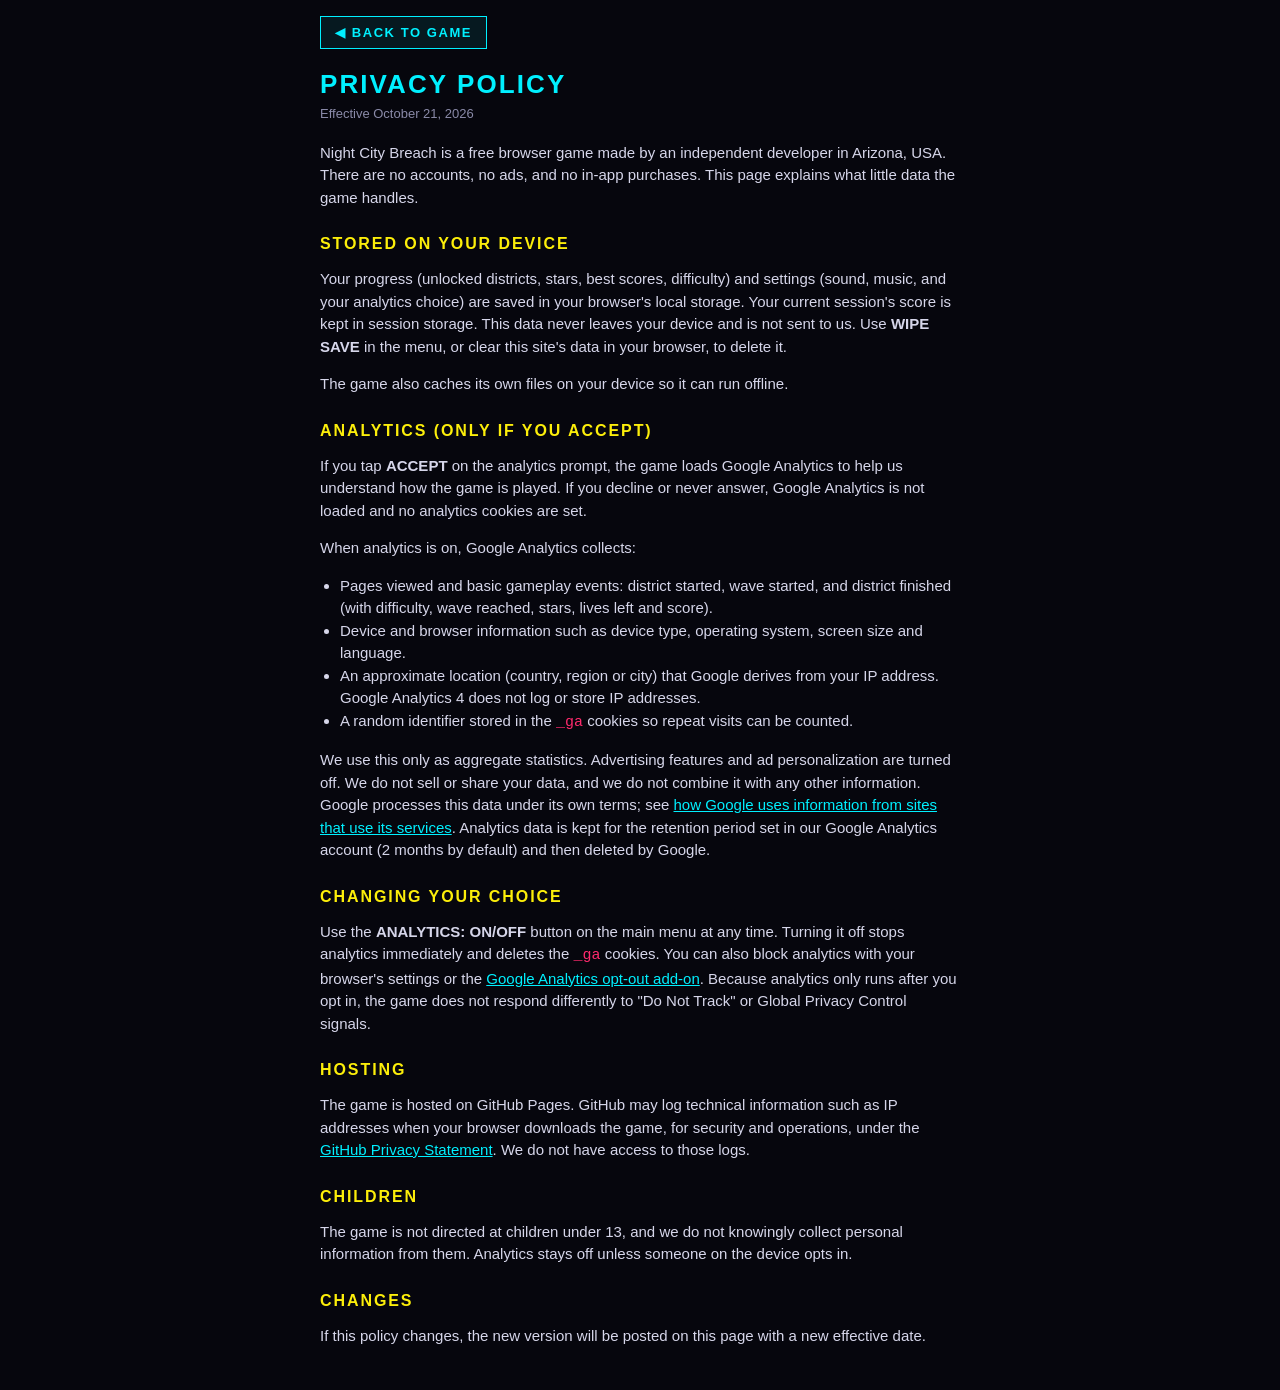
==== privacy.html @ 0ba10e55 "Add a privacy policy page privacy.html covers local save data, opt-in Google Analytics (what it coll" ====
<!doctype html>
<html lang="en">
<head>
  <meta charset="utf-8">
  <title>Privacy Policy · Night City Breach</title>
  <meta name="viewport" content="width=device-width, initial-scale=1, viewport-fit=cover">
  <meta name="theme-color" content="#06060d">
  <link rel="icon" href="icons/icon-192.png">
  <style>
    :root { --bg: #06060d; --cyan: #00f0ff; --pink: #ff2a6d; --yellow: #fcee0a; --text: #f4f4ff; --dim: #8a8aa8; --line: rgba(0, 240, 255, 0.25);
      --font: "Rajdhani", "Orbitron", "Avenir Next Condensed", "Helvetica Neue", Arial, sans-serif; }
    html, body { margin: 0; background: var(--bg); color: var(--text); }
    body { font: 15px/1.5 -apple-system, "Helvetica Neue", Arial, sans-serif; padding: calc(env(safe-area-inset-top, 0px) + 16px) 16px calc(env(safe-area-inset-bottom, 0px) + 32px); }
    main { max-width: 640px; margin: 0 auto; }
    a { color: var(--cyan); }
    .back { display: inline-block; border: 1px solid var(--cyan); padding: 8px 14px; font: 700 13px var(--font); letter-spacing: 0.12em; text-decoration: none; background: rgba(0,240,255,0.08); }
    h1 { font: 700 26px var(--font); letter-spacing: 0.08em; color: var(--cyan); margin: 20px 0 4px; }
    h2 { font: 700 16px var(--font); letter-spacing: 0.12em; color: var(--yellow); margin: 26px 0 6px; text-transform: uppercase; }
    .date { color: var(--dim); font-size: 13px; margin: 0 0 18px; }
    p, li { color: #d6d6ea; }
    ul { padding-left: 20px; }
    code { color: var(--pink); }
  </style>
</head>
<body>
<main>
  <a class="back" href="./">◀ BACK TO GAME</a>
  <h1>PRIVACY POLICY</h1>
  <p class="date">Effective October 21, 2026</p>

  <p>Night City Breach is a free browser game made by an independent developer in Arizona, USA. There are no accounts, no ads, and no in-app purchases. This page explains what little data the game handles.</p>

  <h2>Stored on your device</h2>
  <p>Your progress (unlocked districts, stars, best scores, difficulty) and settings (sound, music, and your analytics choice) are saved in your browser's local storage. Your current session's score is kept in session storage. This data never leaves your device and is not sent to us. Use <b>WIPE SAVE</b> in the menu, or clear this site's data in your browser, to delete it.</p>
  <p>The game also caches its own files on your device so it can run offline.</p>

  <h2>Analytics (only if you accept)</h2>
  <p>If you tap <b>ACCEPT</b> on the analytics prompt, the game loads Google Analytics to help us understand how the game is played. If you decline or never answer, Google Analytics is not loaded and no analytics cookies are set.</p>
  <p>When analytics is on, Google Analytics collects:</p>
  <ul>
    <li>Pages viewed and basic gameplay events: district started, wave started, and district finished (with difficulty, wave reached, stars, lives left and score).</li>
    <li>Device and browser information such as device type, operating system, screen size and language.</li>
    <li>An approximate location (country, region or city) that Google derives from your IP address. Google Analytics 4 does not log or store IP addresses.</li>
    <li>A random identifier stored in the <code>_ga</code> cookies so repeat visits can be counted.</li>
  </ul>
  <p>We use this only as aggregate statistics. Advertising features and ad personalization are turned off. We do not sell or share your data, and we do not combine it with any other information. Google processes this data under its own terms; see <a href="https://policies.google.com/technologies/partner-sites" rel="noopener">how Google uses information from sites that use its services</a>. Analytics data is kept for the retention period set in our Google Analytics account (2 months by default) and then deleted by Google.</p>

  <h2>Changing your choice</h2>
  <p>Use the <b>ANALYTICS: ON/OFF</b> button on the main menu at any time. Turning it off stops analytics immediately and deletes the <code>_ga</code> cookies. You can also block analytics with your browser's settings or the <a href="https://tools.google.com/dlpage/gaoptout" rel="noopener">Google Analytics opt-out add-on</a>. Because analytics only runs after you opt in, the game does not respond differently to "Do Not Track" or Global Privacy Control signals.</p>

  <h2>Hosting</h2>
  <p>The game is hosted on GitHub Pages. GitHub may log technical information such as IP addresses when your browser downloads the game, for security and operations, under the <a href="https://docs.github.com/en/site-policy/privacy-policies/github-general-privacy-statement" rel="noopener">GitHub Privacy Statement</a>. We do not have access to those logs.</p>

  <h2>Children</h2>
  <p>The game is not directed at children under 13, and we do not knowingly collect personal information from them. Analytics stays off unless someone on the device opts in.</p>

  <h2>Changes</h2>
  <p>If this policy changes, the new version will be posted on this page with a new effective date.</p>
</main>
</body>
</html>
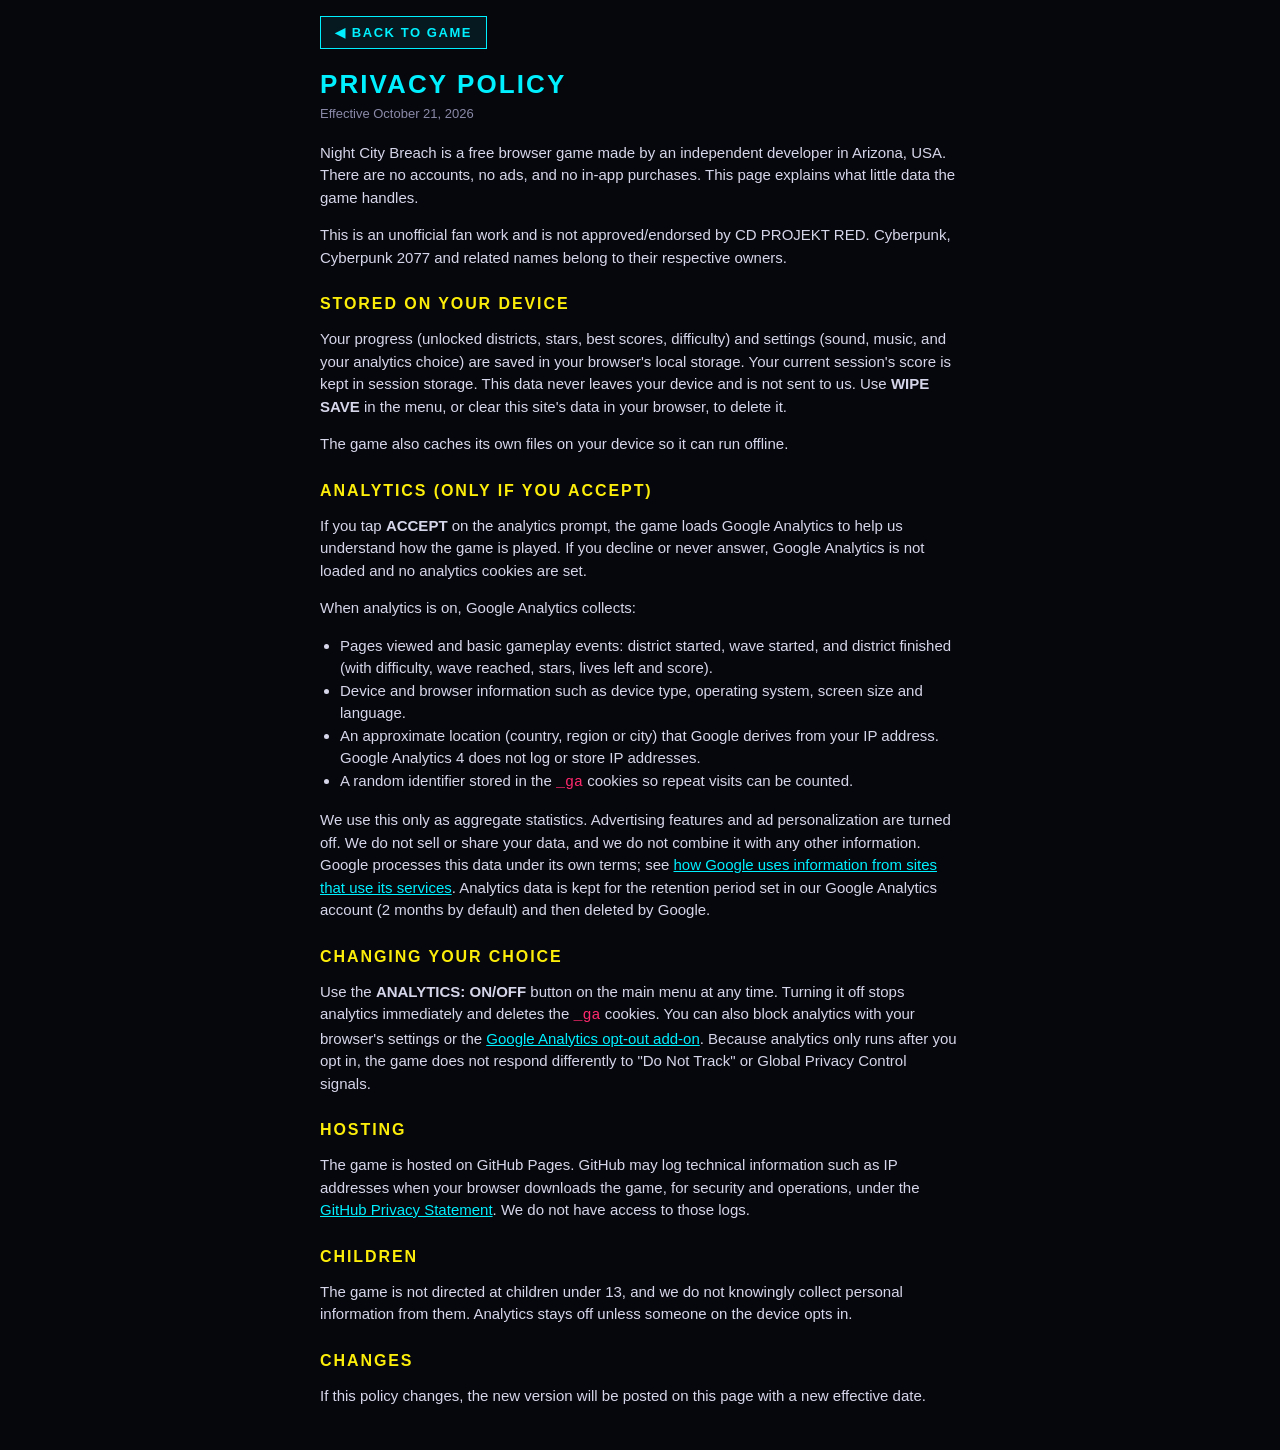
==== commit 15643b67: "Add the CD PROJEKT RED fan-work disclaimer Uses the wording their Fan Content Guidelines ask for, in" ====
--- a/privacy.html
+++ b/privacy.html
@@ -29,6 +29,7 @@
   <p class="date">Effective October 21, 2026</p>
 
   <p>Night City Breach is a free browser game made by an independent developer in Arizona, USA. There are no accounts, no ads, and no in-app purchases. This page explains what little data the game handles.</p>
+  <p>This is an unofficial fan work and is not approved/endorsed by CD PROJEKT RED. Cyberpunk, Cyberpunk 2077 and related names belong to their respective owners.</p>
 
   <h2>Stored on your device</h2>
   <p>Your progress (unlocked districts, stars, best scores, difficulty) and settings (sound, music, and your analytics choice) are saved in your browser's local storage. Your current session's score is kept in session storage. This data never leaves your device and is not sent to us. Use <b>WIPE SAVE</b> in the menu, or clear this site's data in your browser, to delete it.</p>
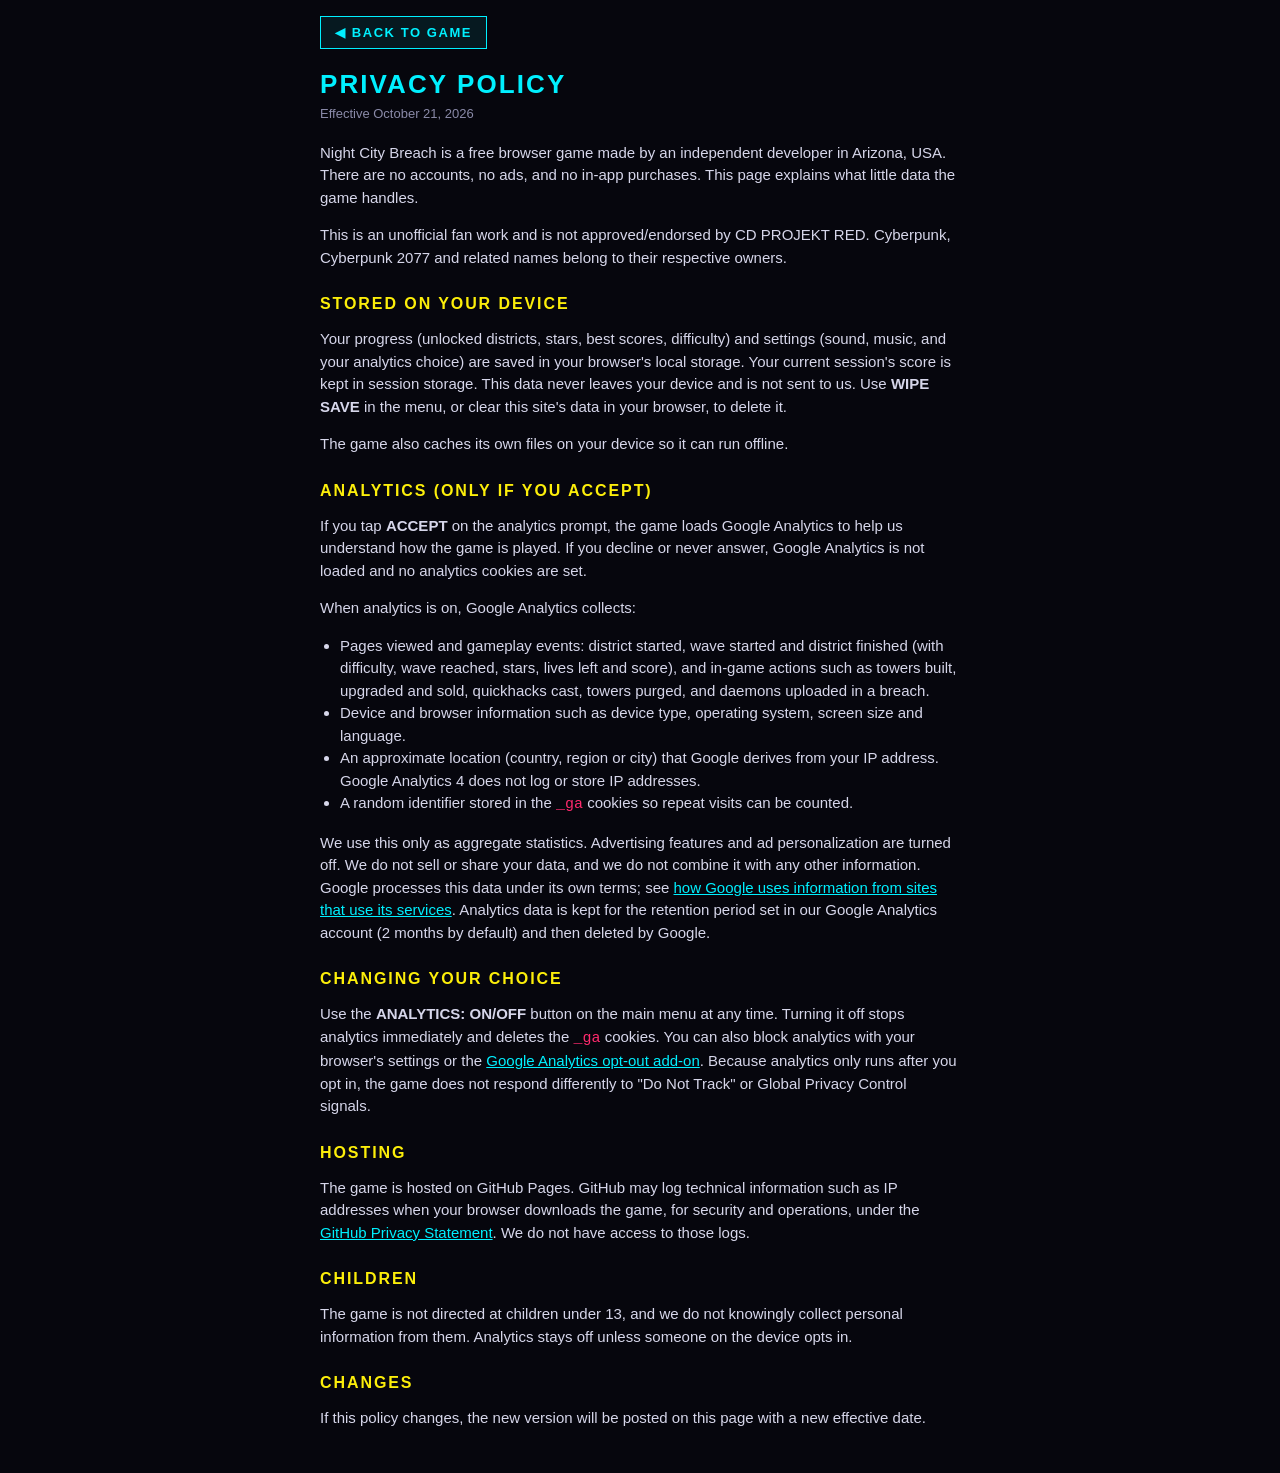
==== commit c0fed17a: "Track gameplay actions in analytics Adds tower_build, tower_upgrade, tower_sell, quickhack, purge, d" ====
--- a/privacy.html
+++ b/privacy.html
@@ -39,7 +39,7 @@
   <p>If you tap <b>ACCEPT</b> on the analytics prompt, the game loads Google Analytics to help us understand how the game is played. If you decline or never answer, Google Analytics is not loaded and no analytics cookies are set.</p>
   <p>When analytics is on, Google Analytics collects:</p>
   <ul>
-    <li>Pages viewed and basic gameplay events: district started, wave started, and district finished (with difficulty, wave reached, stars, lives left and score).</li>
+    <li>Pages viewed and gameplay events: district started, wave started and district finished (with difficulty, wave reached, stars, lives left and score), and in-game actions such as towers built, upgraded and sold, quickhacks cast, towers purged, and daemons uploaded in a breach.</li>
     <li>Device and browser information such as device type, operating system, screen size and language.</li>
     <li>An approximate location (country, region or city) that Google derives from your IP address. Google Analytics 4 does not log or store IP addresses.</li>
     <li>A random identifier stored in the <code>_ga</code> cookies so repeat visits can be counted.</li>
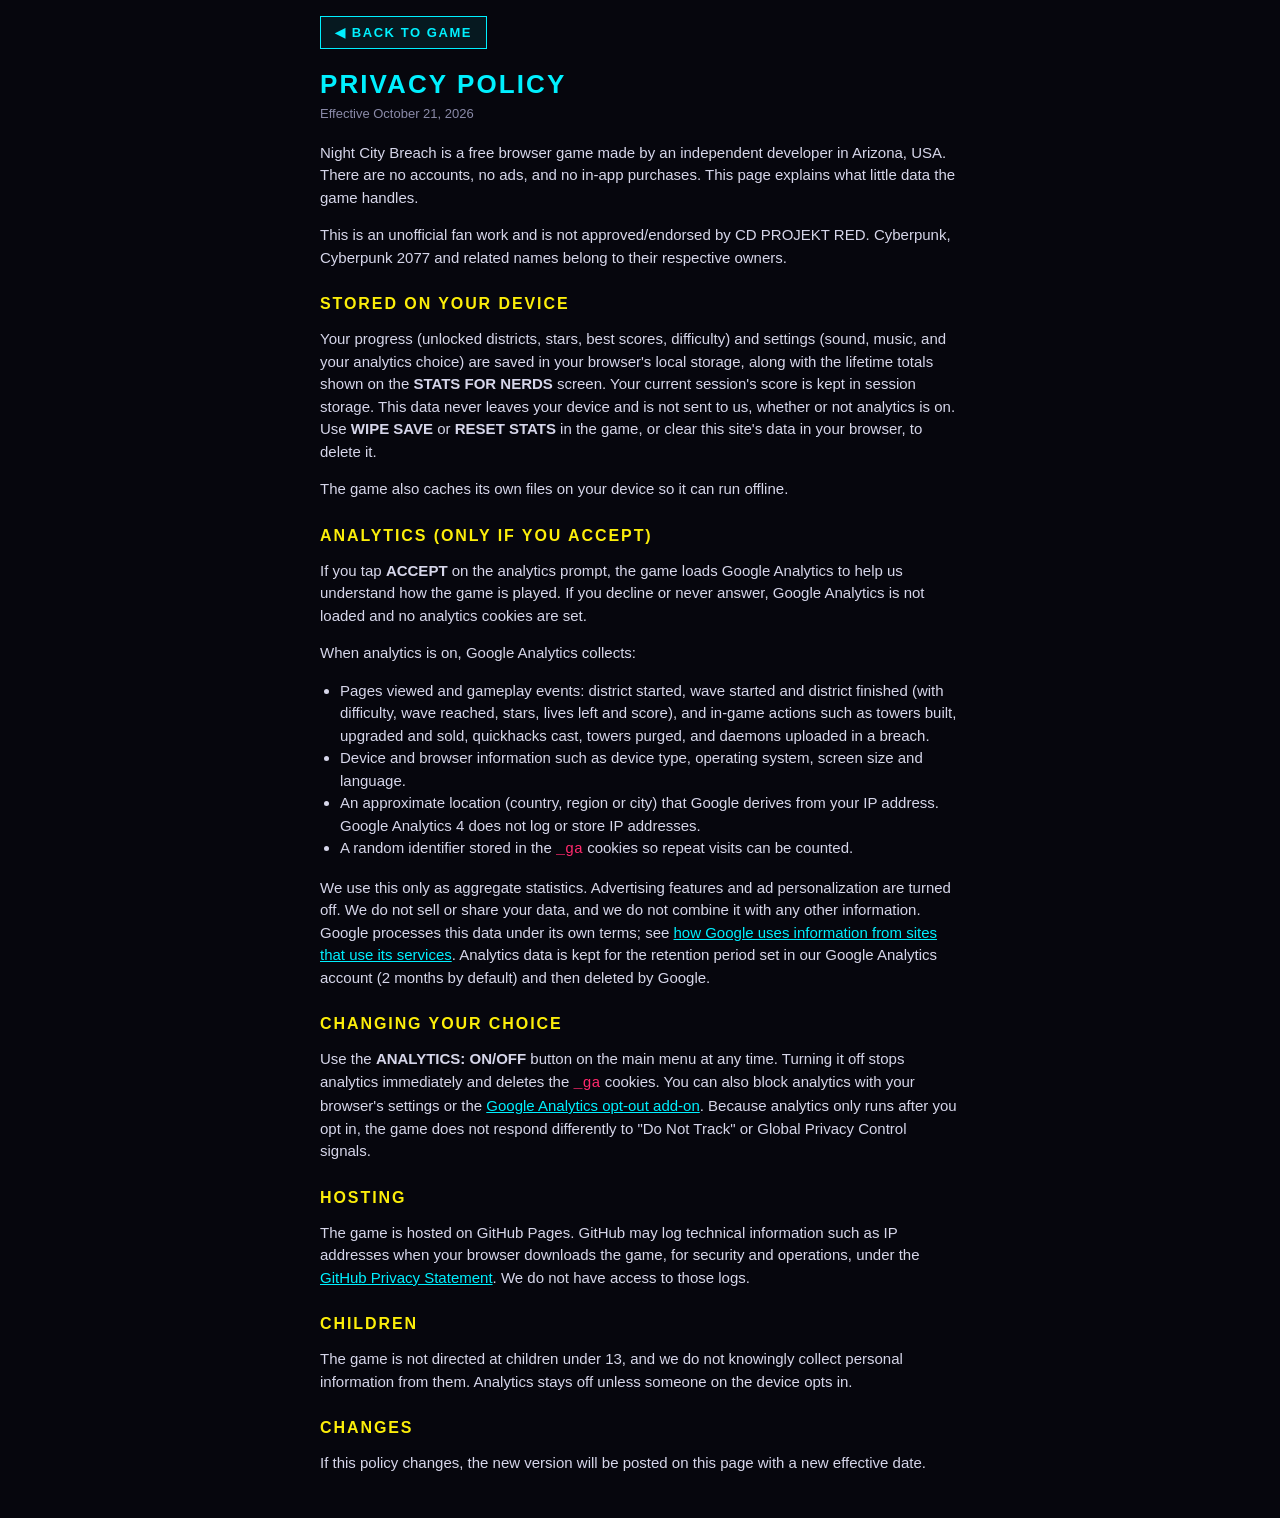
==== commit 3e209212: "Add a STATS FOR NERDS screen with lifetime totals New main-menu button opens a screen of lifetime st" ====
--- a/privacy.html
+++ b/privacy.html
@@ -32,7 +32,7 @@
   <p>This is an unofficial fan work and is not approved/endorsed by CD PROJEKT RED. Cyberpunk, Cyberpunk 2077 and related names belong to their respective owners.</p>
 
   <h2>Stored on your device</h2>
-  <p>Your progress (unlocked districts, stars, best scores, difficulty) and settings (sound, music, and your analytics choice) are saved in your browser's local storage. Your current session's score is kept in session storage. This data never leaves your device and is not sent to us. Use <b>WIPE SAVE</b> in the menu, or clear this site's data in your browser, to delete it.</p>
+  <p>Your progress (unlocked districts, stars, best scores, difficulty) and settings (sound, music, and your analytics choice) are saved in your browser's local storage, along with the lifetime totals shown on the <b>STATS FOR NERDS</b> screen. Your current session's score is kept in session storage. This data never leaves your device and is not sent to us, whether or not analytics is on. Use <b>WIPE SAVE</b> or <b>RESET STATS</b> in the game, or clear this site's data in your browser, to delete it.</p>
   <p>The game also caches its own files on your device so it can run offline.</p>
 
   <h2>Analytics (only if you accept)</h2>
